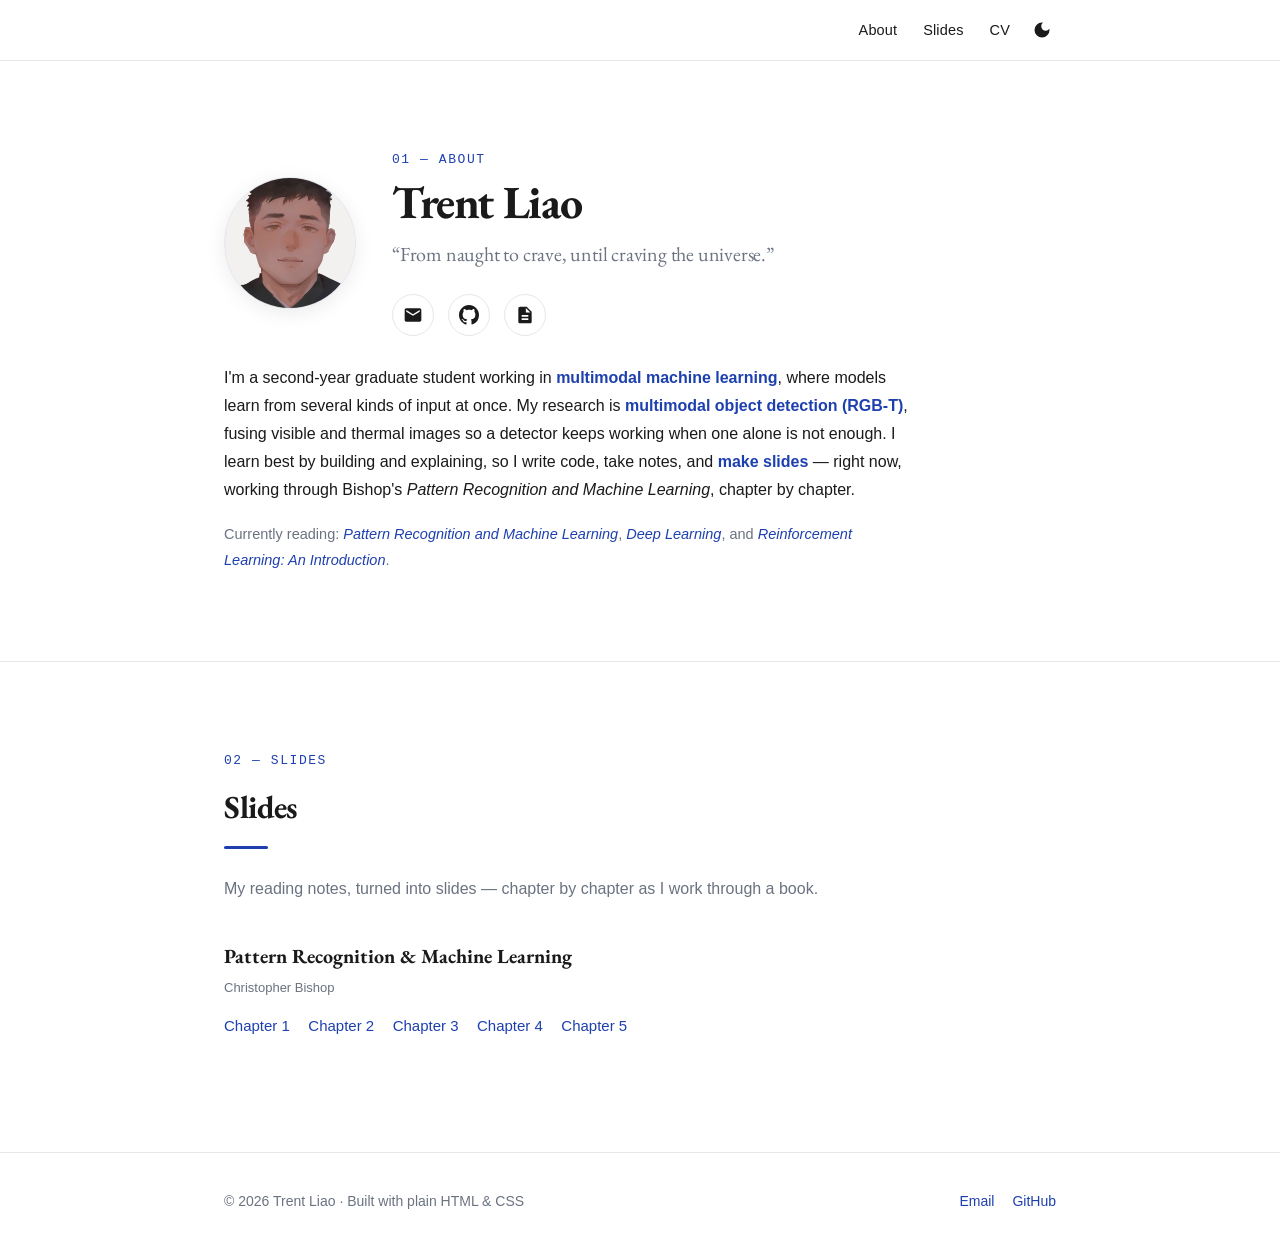
==== index.html @ b4eb5b86 "Initial commit: personal homepage and CV" ====
<!DOCTYPE html>
<html lang="en">
<head>
  <meta charset="UTF-8" />
  <meta name="viewport" content="width=device-width, initial-scale=1.0" />
  <meta name="description" content="Trent Liao's personal homepage — research and reading notes." />
  <title>Trent Liao</title>
  <script>
    document.documentElement.classList.add('js'); // 标记 JS 可用（用于滚动浮现动画）
    // 尽早设置主题，避免刷新时闪白：优先已保存的选择，其次跟随系统
    (function () {
      try {
        var t = localStorage.getItem('theme');
        if (t === 'dark' || (!t && window.matchMedia('(prefers-color-scheme: dark)').matches)) {
          document.documentElement.setAttribute('data-theme', 'dark');
        }
      } catch (e) {}
    })();
  </script>
  <link rel="icon" href="data:image/svg+xml,<svg xmlns='http://www.w3.org/2000/svg' viewBox='0 0 100 100'><text y='.9em' font-size='90'>🔥</text></svg>" />
  <link rel="preconnect" href="https://fonts.googleapis.com" />
  <link rel="preconnect" href="https://fonts.gstatic.com" crossorigin />
  <link href="https://fonts.googleapis.com/css2?family=EB+Garamond:ital,wght@0,400;0,500;0,600;1,400&display=swap" rel="stylesheet" />
  <link rel="stylesheet" href="style.css" />
</head>
<body>

  <!-- ============ 顶部导航 ============ -->
  <nav class="navbar">
    <div class="container nav-inner">
      <div class="nav-right">
        <ul class="nav-links" id="navLinks">
          <li><a href="#about">About</a></li>
          <li><a href="#slides">Slides</a></li>
          <li><a href="cv.html" target="_blank" rel="noopener">CV</a></li>
        </ul>
        <button class="theme-toggle" id="themeToggle" aria-label="Toggle dark mode">
          <svg class="icon-moon" viewBox="0 0 24 24" aria-hidden="true"><path d="M12 3a9 9 0 1 0 9 9c0-.46-.04-.92-.1-1.36a5.39 5.39 0 0 1-4.4 2.26 5.4 5.4 0 0 1-5.4-5.4c0-1.81.89-3.42 2.26-4.4A9 9 0 0 0 12 3z"/></svg>
          <svg class="icon-sun" viewBox="0 0 24 24" aria-hidden="true"><path d="M12 7c-2.76 0-5 2.24-5 5s2.24 5 5 5 5-2.24 5-5-2.24-5-5-5zM2 13h2c.55 0 1-.45 1-1s-.45-1-1-1H2c-.55 0-1 .45-1 1s.45 1 1 1zm18 0h2c.55 0 1-.45 1-1s-.45-1-1-1h-2c-.55 0-1 .45-1 1s.45 1 1 1zM11 2v2c0 .55.45 1 1 1s1-.45 1-1V2c0-.55-.45-1-1-1s-1 .45-1 1zm0 18v2c0 .55.45 1 1 1s1-.45 1-1v-2c0-.55-.45-1-1-1s-1 .45-1 1zM5.99 4.58c-.39-.39-1.03-.39-1.41 0-.39.39-.39 1.03 0 1.41l1.06 1.06c.39.39 1.03.39 1.41 0s.39-1.03 0-1.41L5.99 4.58zm12.37 12.37c-.39-.39-1.03-.39-1.41 0-.39.39-.39 1.03 0 1.41l1.06 1.06c.39.39 1.03.39 1.41 0 .39-.39.39-1.03 0-1.41l-1.06-1.06zm1.06-10.96c.39-.39.39-1.03 0-1.41-.39-.39-1.03-.39-1.41 0l-1.06 1.06c-.39.39-.39 1.03 0 1.41s1.03.39 1.41 0l1.06-1.06zM7.05 18.36c.39-.39.39-1.03 0-1.41-.39-.39-1.03-.39-1.41 0l-1.06 1.06c-.39.39-.39 1.03 0 1.41s1.03.39 1.41 0l1.06-1.06z"/></svg>
        </button>
        <button class="nav-toggle" id="navToggle" aria-label="Toggle menu">
          <span></span><span></span><span></span>
        </button>
      </div>
    </div>
  </nav>

  <main>
    <!-- ============ 自我介绍（名字、头像、社交链接都在这里） ============ -->
    <section id="about">
      <div class="container">
        <div class="about-head reveal">
          <!-- 头像：动漫化头像（原图不公开） -->
          <div class="avatar">
            <img class="avatar-img" src="assets/avatar.png" alt="Trent Liao" />
          </div>
          <div class="about-intro">
            <p class="section-label">01 — About</p>
            <h1>Trent Liao</h1>
            <p class="about-tagline">&ldquo;From naught to crave, until craving the universe.&rdquo;</p>
            <div class="social">
              <a class="social-link" href="mailto:trent@stu25.jnu.edu.cn" aria-label="Email">
                <svg viewBox="0 0 24 24" aria-hidden="true"><path d="M20 4H4c-1.1 0-2 .9-2 2v12c0 1.1.9 2 2 2h16c1.1 0 2-.9 2-2V6c0-1.1-.9-2-2-2zm0 4-8 5-8-5V6l8 5 8-5v2z"/></svg>
              </a>
              <a class="social-link" href="https://github.com/caojieqiren" target="_blank" rel="noopener" aria-label="GitHub">
                <svg viewBox="0 0 16 16" aria-hidden="true"><path d="M8 0C3.58 0 0 3.58 0 8c0 3.54 2.29 6.53 5.47 7.59.4.07.55-.17.55-.38 0-.19-.01-.82-.01-1.49-2.01.37-2.53-.49-2.69-.94-.09-.23-.48-.94-.82-1.13-.28-.15-.68-.52-.01-.53.63-.01 1.08.58 1.23.82.72 1.21 1.87.87 2.33.66.07-.52.28-.87.51-1.07-1.78-.2-3.64-.89-3.64-3.95 0-.87.31-1.59.82-2.15-.08-.2-.36-1.02.08-2.12 0 0 .67-.21 2.2.82.64-.18 1.32-.27 2-.27s1.36.09 2 .27c1.53-1.04 2.2-.82 2.2-.82.44 1.1.16 1.92.08 2.12.51.56.82 1.27.82 2.15 0 3.07-1.87 3.75-3.65 3.95.29.25.54.73.54 1.48 0 1.07-.01 1.93-.01 2.2 0 .21.15.46.55.38A8.01 8.01 0 0 0 16 8c0-4.42-3.58-8-8-8z"/></svg>
              </a>
              <a class="social-link" href="cv.html" aria-label="CV">
                <svg viewBox="0 0 24 24" aria-hidden="true"><path d="M14 2H6c-1.1 0-2 .9-2 2v16c0 1.1.9 2 2 2h12c1.1 0 2-.9 2-2V8l-6-6zm2 16H8v-2h8v2zm0-4H8v-2h8v2zm-3-5V3.5L18.5 9H13z"/></svg>
              </a>
            </div>
          </div>
        </div>
        <div class="about-body reveal">
          <p>
            I'm a second-year graduate student working in <strong>multimodal machine
            learning</strong>, where models learn from several kinds of input at once.
            My research is <strong>multimodal object detection (RGB-T)</strong>, fusing
            visible and thermal images so a detector keeps working when one alone is
            not enough. I learn best by building and explaining, so I write code, take
            notes, and <strong>make slides</strong> — right now, working through
            Bishop's <em>Pattern Recognition and Machine Learning</em>, chapter by
            chapter.
          </p>
          <p class="reading">
            Currently reading:
            <em><a href="https://www.microsoft.com/en-us/research/publication/pattern-recognition-machine-learning/" target="_blank" rel="noopener">Pattern Recognition and Machine Learning</a></em>,
            <em><a href="https://www.deeplearningbook.org/" target="_blank" rel="noopener">Deep Learning</a></em>, and
            <em><a href="http://incompleteideas.net/book/the-book-2nd.html" target="_blank" rel="noopener">Reinforcement Learning: An Introduction</a></em>.
          </p>
        </div>
      </div>
    </section>

    <!-- ============ 幻灯片 Slides ============ -->
    <section id="slides">
      <div class="container">
        <p class="section-label">02 — Slides</p>
        <h2>Slides</h2>
        <p class="section-desc">My reading notes, turned into slides — chapter by chapter as I work through a book.</p>

        <div class="entry-list">

          <article class="entry reveal">
            <h3 class="entry-title">Pattern Recognition &amp; Machine Learning</h3>
            <p class="entry-meta">Christopher Bishop</p>
            <p class="entry-links">
              <a href="slides/prml-ch1.pdf">Chapter 1</a>
              <a href="slides/prml-ch2.pdf">Chapter 2</a>
              <a href="slides/prml-ch3.pdf">Chapter 3</a>
              <a href="slides/prml-ch4.pdf">Chapter 4</a>
              <a href="slides/prml-ch5.pdf">Chapter 5</a>
            </p>
          </article>

        </div>
      </div>
    </section>

  </main>

  <!-- ============ 页脚 ============ -->
  <footer>
    <div class="container footer-inner">
      <p>© <span id="year"></span> Trent Liao · Built with plain HTML &amp; CSS</p>
      <p class="footer-links">
        <a href="mailto:trent@stu25.jnu.edu.cn">Email</a>
        <a href="https://github.com/caojieqiren" target="_blank" rel="noopener">GitHub</a>
      </p>
    </div>
  </footer>

  <script src="script.js"></script>
</body>
</html>
---- style.css ----
/* ============================================================
   个人主页样式 · 极简学术风
   想改颜色：改下面 :root 里的 --accent 等变量即可
   ============================================================ */

:root {
  --bg: #ffffff;
  --nav-bg: rgba(255, 255, 255, 0.9);
  --bg-soft: #f7f8fa;
  --text: #1a1a1a;
  --muted: #6b7280;
  --border: #e5e7eb;
  --accent: #1e40af;        /* 强调色（链接、下划线、图标悬停） */
  --accent-soft: #eef2ff;   /* 强调色的浅色版（悬停背景） */
  --font-sans: -apple-system, BlinkMacSystemFont, "Segoe UI", "Helvetica Neue",
    Arial, "PingFang SC", "Microsoft YaHei", sans-serif;
  /* 衬线字体：标题/名字用，和正文形成对比（参考 al-folio 的 Roboto Slab） */
  --font-serif: "EB Garamond", "Charter", "Iowan Old Style", Georgia, "Songti SC",
    "Noto Serif SC", "Source Han Serif SC", serif;
  --font-mono: "SF Mono", ui-monospace, Menlo, Consolas, monospace;
  --maxw: 880px;
  --measure: 78ch;   /* 正文每行最大字符数（阅读舒适线宽，放宽一些） */
  --radius: 12px;
}

/* 深色模式配色：切换按钮给 <html> 加 data-theme="dark" 后生效 */
[data-theme="dark"] {
  --bg: #0f172a;
  --nav-bg: rgba(15, 23, 42, 0.9);
  --bg-soft: #1e293b;
  --text: #e2e8f0;
  --muted: #94a3b8;
  --border: #334155;
  --accent: #8ab4f8;
  --accent-soft: #1e2f4a;
}

* { box-sizing: border-box; margin: 0; padding: 0; }

html { scroll-behavior: smooth; }

body {
  font-family: var(--font-sans);
  font-size: 16px;
  color: var(--text);
  background: var(--bg);
  line-height: 1.75;
  -webkit-font-smoothing: antialiased;
  text-rendering: optimizeLegibility;
}

a { color: var(--accent); text-decoration: none; }
a:hover { text-decoration: underline; }

/* 重点文字加强：加粗 + 强调色（用于自我介绍里的关键词） */
strong { font-weight: 600; color: var(--accent); }

/* 标题统一用衬线字体，与正文形成对比 */
h1, h2, h3 { font-family: var(--font-serif); text-rendering: optimizeLegibility; }

.container { max-width: var(--maxw); margin: 0 auto; padding: 0 24px; }

/* ============ 顶部导航 ============ */
.navbar {
  position: sticky;
  top: 0;
  z-index: 10;
  background: var(--nav-bg);
  backdrop-filter: blur(8px);
  border-bottom: 1px solid var(--border);
}
.nav-inner {
  display: flex;
  align-items: center;
  justify-content: flex-end;
  height: 60px;
}

.nav-links { list-style: none; display: flex; gap: 26px; }
.nav-links a { color: var(--text); font-size: 14.5px; letter-spacing: 0.01em; }
.nav-links a:hover { color: var(--accent); text-decoration: none; }

/* 右侧组合：导航链接 + 主题切换 + 汉堡按钮 */
.nav-right { display: flex; align-items: center; gap: 18px; }

/* 深色模式切换按钮（太阳/月亮） */
.theme-toggle {
  background: none;
  border: none;
  cursor: pointer;
  color: var(--text);
  padding: 4px;
  display: inline-flex;
  align-items: center;
  justify-content: center;
}
.theme-toggle svg { width: 20px; height: 20px; fill: currentColor; }
.theme-toggle .icon-sun { display: none; }
[data-theme="dark"] .theme-toggle .icon-sun { display: block; }
[data-theme="dark"] .theme-toggle .icon-moon { display: none; }

/* 移动端菜单按钮（桌面隐藏） */
.nav-toggle {
  display: none;
  flex-direction: column;
  gap: 5px;
  background: none;
  border: none;
  cursor: pointer;
  padding: 4px;
}
.nav-toggle span {
  width: 22px; height: 2px;
  background: var(--text);
  transition: transform 0.2s ease, opacity 0.2s ease;
}

/* ============ 自我介绍（About）头部 ============ */
.about-head {
  display: flex;
  align-items: center;
  gap: 36px;
  margin-bottom: 28px;
}
.about-intro h1 {
  font-size: 46px;
  font-weight: 700;
  letter-spacing: -0.03em;
  line-height: 1.08;
  margin-bottom: 10px;
}
.about-tagline {
  font-family: var(--font-serif);
  font-size: 20px;
  letter-spacing: -0.01em;
  color: var(--muted);
  margin-bottom: 22px;
}
.about-body p { max-width: var(--measure); }
.about-body p + p { margin-top: 18px; }
.about-body .reading { font-size: 14.5px; color: var(--muted); }
.about-body .reading em { color: var(--text); }

/* 圆形社交图标按钮 */
.social { display: flex; gap: 14px; }
.social-link {
  width: 42px;
  height: 42px;
  display: inline-flex;
  align-items: center;
  justify-content: center;
  border: 1px solid var(--border);
  border-radius: 50%;
  color: var(--text);
  transition: color 0.15s ease, border-color 0.15s ease, transform 0.15s ease;
}
.social-link:hover {
  border-color: var(--accent);
  color: var(--accent);
  transform: translateY(-2px);
  text-decoration: none;
}
.social-link svg { width: 20px; height: 20px; fill: currentColor; }

/* 头像占位圆形 */
.avatar {
  flex-shrink: 0;
  width: 132px;
  height: 132px;
  border-radius: 50%;
  background: var(--accent-soft);
  color: var(--accent);
  display: flex;
  align-items: center;
  justify-content: center;
  font-size: 28px;
  font-weight: 600;
  border: 1px solid var(--border);
  box-shadow: 0 4px 20px rgba(0, 0, 0, 0.08);
}
.avatar-img {
  width: 100%; height: 100%;
  border-radius: 50%;
  object-fit: cover;
  display: block;
}

/* ============ 章节通用 ============ */
main section { padding: 88px 0; scroll-margin-top: 84px; }
main section + section { border-top: 1px solid var(--border); }
.section-label {
  font-family: var(--font-mono);
  font-size: 13px;
  color: var(--accent);
  letter-spacing: 0.12em;
  text-transform: uppercase;
  margin-bottom: 6px;
}
h2 { font-size: 28px; letter-spacing: -0.01em; margin-bottom: 20px; }

/* 主页章节标题下的强调色小横线（只作用于 <main> 里的 h2，不影响 CV 页） */
main h2 {
  font-size: 32px;
  position: relative;
  padding-bottom: 14px;
  margin-bottom: 26px;
}
main h2::after {
  content: "";
  position: absolute;
  left: 0; bottom: 0;
  width: 44px; height: 3px;
  background: var(--accent);
  border-radius: 2px;
}
.section-desc { color: var(--muted); margin-bottom: 12px; }
main section p { max-width: var(--measure); }

/* ============ 读书笔记 / Slides 列表（极简：只用分隔线，不用卡片框） ============ */
.entry-list { margin-top: 0; }
.entry {
  padding: 24px 0;
  border-bottom: 1px solid var(--border);
}
.entry:last-child { border-bottom: none; }
.entry-title { font-size: 20px; margin-bottom: 3px; }
.entry-meta { color: var(--muted); font-size: 13px; margin-bottom: 10px; }
.entry-text { font-size: 15.5px; }
.entry-links { margin-top: 12px; }
.entry-links a { font-size: 15px; margin-right: 14px; white-space: nowrap; }

/* ============ 滚动浮现动画 ============ */
/* 仅当 JS 可用时先隐藏再浮现；无 JS 或用户偏好减少动态时内容直接显示 */
.js .reveal {
  opacity: 0;
  transform: translateY(18px);
  transition: opacity 0.6s ease, transform 0.6s ease;
}
.js .reveal.in { opacity: 1; transform: none; }

/* 相邻条目轻微错开出现，更有节奏感 */
.entry-list .reveal:nth-child(2) { transition-delay: 0.07s; }
.entry-list .reveal:nth-child(3) { transition-delay: 0.14s; }
.about-body.reveal { transition-delay: 0.1s; }

@media (prefers-reduced-motion: reduce) {
  .js .reveal { opacity: 1; transform: none; transition: none; }
}

/* ============ 页脚 ============ */
footer { border-top: 1px solid var(--border); padding: 36px 0; }
.footer-inner {
  display: flex;
  align-items: center;
  justify-content: space-between;
  color: var(--muted);
  font-size: 14px;
}
.footer-links { display: flex; gap: 18px; }

/* ============ 选中文字 & 键盘焦点 ============ */
::selection { background: var(--accent); color: var(--bg); }
a:focus-visible,
button:focus-visible {
  outline: 2px solid var(--accent);
  outline-offset: 2px;
  border-radius: 4px;
}

/* ============ 响应式（手机） ============ */
@media (max-width: 640px) {
  .about-head { flex-direction: column; align-items: flex-start; gap: 24px; }
  .about-intro h1 { font-size: 36px; }

  .nav-toggle { display: flex; }
  .nav-links {
    display: none;
    position: absolute;
    top: 60px; left: 0; right: 0;
    flex-direction: column;
    gap: 0;
    background: var(--bg);
    border-bottom: 1px solid var(--border);
    padding: 8px 24px 16px;
  }
  .nav-links.open { display: flex; }
  .nav-links li { padding: 10px 0; }

  .entry-links a { margin-right: 12px; }

  .footer-inner { flex-direction: column; gap: 8px; align-items: flex-start; }
}
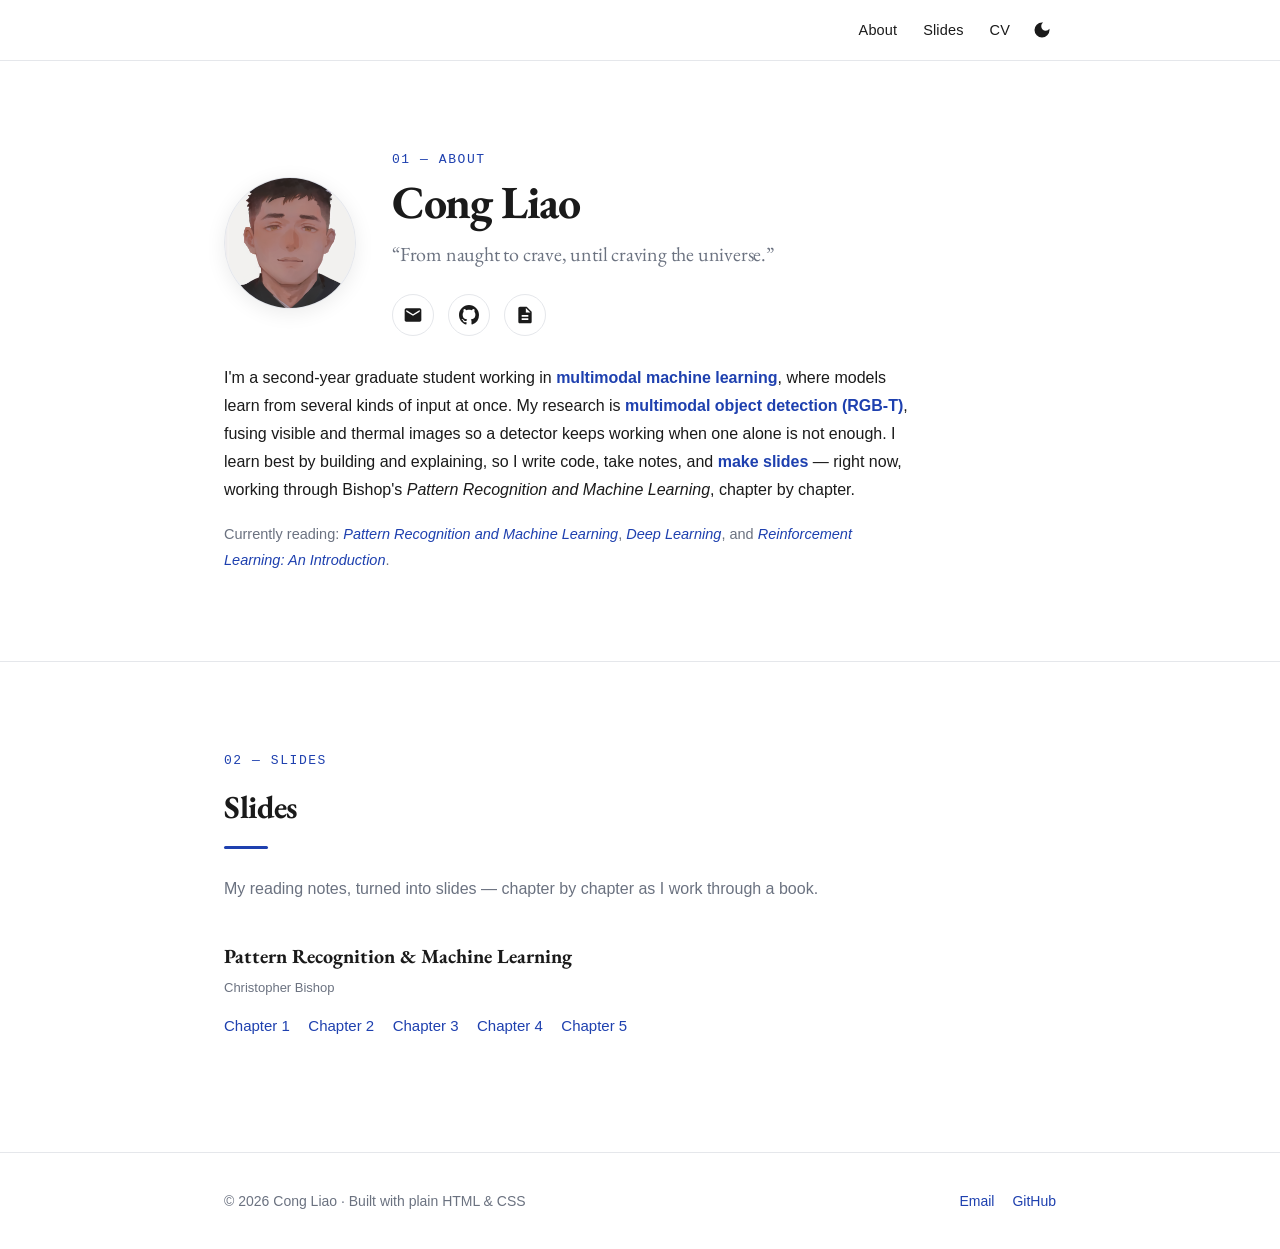
==== commit f0128e60: "Rename display name to Cong Liao" ====
--- a/index.html
+++ b/index.html
@@ -3,8 +3,8 @@
 <head>
   <meta charset="UTF-8" />
   <meta name="viewport" content="width=device-width, initial-scale=1.0" />
-  <meta name="description" content="Trent Liao's personal homepage — research and reading notes." />
-  <title>Trent Liao</title>
+  <meta name="description" content="Cong Liao's personal homepage — research and reading notes." />
+  <title>Cong Liao</title>
   <script>
     document.documentElement.classList.add('js'); // 标记 JS 可用（用于滚动浮现动画）
     // 尽早设置主题，避免刷新时闪白：优先已保存的选择，其次跟随系统
@@ -52,14 +52,14 @@
         <div class="about-head reveal">
           <!-- 头像：动漫化头像（原图不公开） -->
           <div class="avatar">
-            <img class="avatar-img" src="assets/avatar.png" alt="Trent Liao" />
+            <img class="avatar-img" src="assets/avatar.png" alt="Cong Liao" />
           </div>
           <div class="about-intro">
             <p class="section-label">01 — About</p>
-            <h1>Trent Liao</h1>
+            <h1>Cong Liao</h1>
             <p class="about-tagline">&ldquo;From naught to crave, until craving the universe.&rdquo;</p>
             <div class="social">
-              <a class="social-link" href="mailto:trent@stu25.jnu.edu.cn" aria-label="Email">
+              <a class="social-link" href="mailto:trent@stu2025.jnu.edu.cn" aria-label="Email">
                 <svg viewBox="0 0 24 24" aria-hidden="true"><path d="M20 4H4c-1.1 0-2 .9-2 2v12c0 1.1.9 2 2 2h16c1.1 0 2-.9 2-2V6c0-1.1-.9-2-2-2zm0 4-8 5-8-5V6l8 5 8-5v2z"/></svg>
               </a>
               <a class="social-link" href="https://github.com/caojieqiren" target="_blank" rel="noopener" aria-label="GitHub">
@@ -122,9 +122,9 @@
   <!-- ============ 页脚 ============ -->
   <footer>
     <div class="container footer-inner">
-      <p>© <span id="year"></span> Trent Liao · Built with plain HTML &amp; CSS</p>
+      <p>© <span id="year"></span> Cong Liao · Built with plain HTML &amp; CSS</p>
       <p class="footer-links">
-        <a href="mailto:trent@stu25.jnu.edu.cn">Email</a>
+        <a href="mailto:trent@stu2025.jnu.edu.cn">Email</a>
         <a href="https://github.com/caojieqiren" target="_blank" rel="noopener">GitHub</a>
       </p>
     </div>
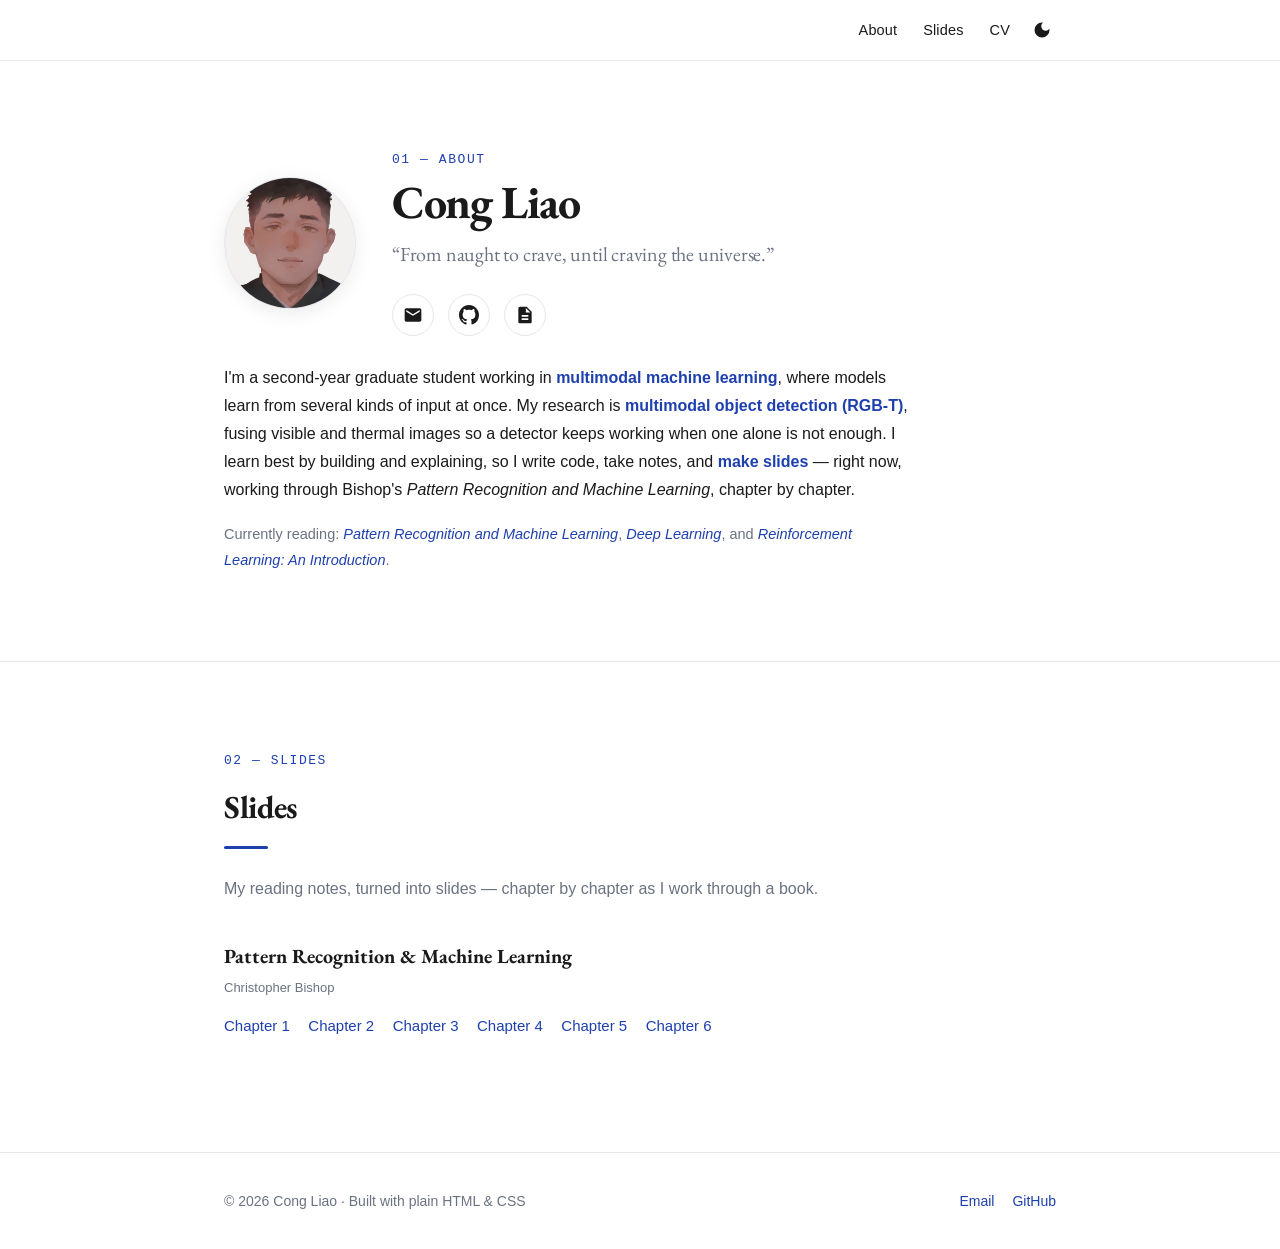
==== commit c7e09bfc: "Add PRML Chapter 6 slides and link" ====
--- a/index.html
+++ b/index.html
@@ -110,6 +110,7 @@
               <a href="slides/prml-ch3.pdf">Chapter 3</a>
               <a href="slides/prml-ch4.pdf">Chapter 4</a>
               <a href="slides/prml-ch5.pdf">Chapter 5</a>
+              <a href="slides/prml-ch6.pdf">Chapter 6</a>
             </p>
           </article>
 
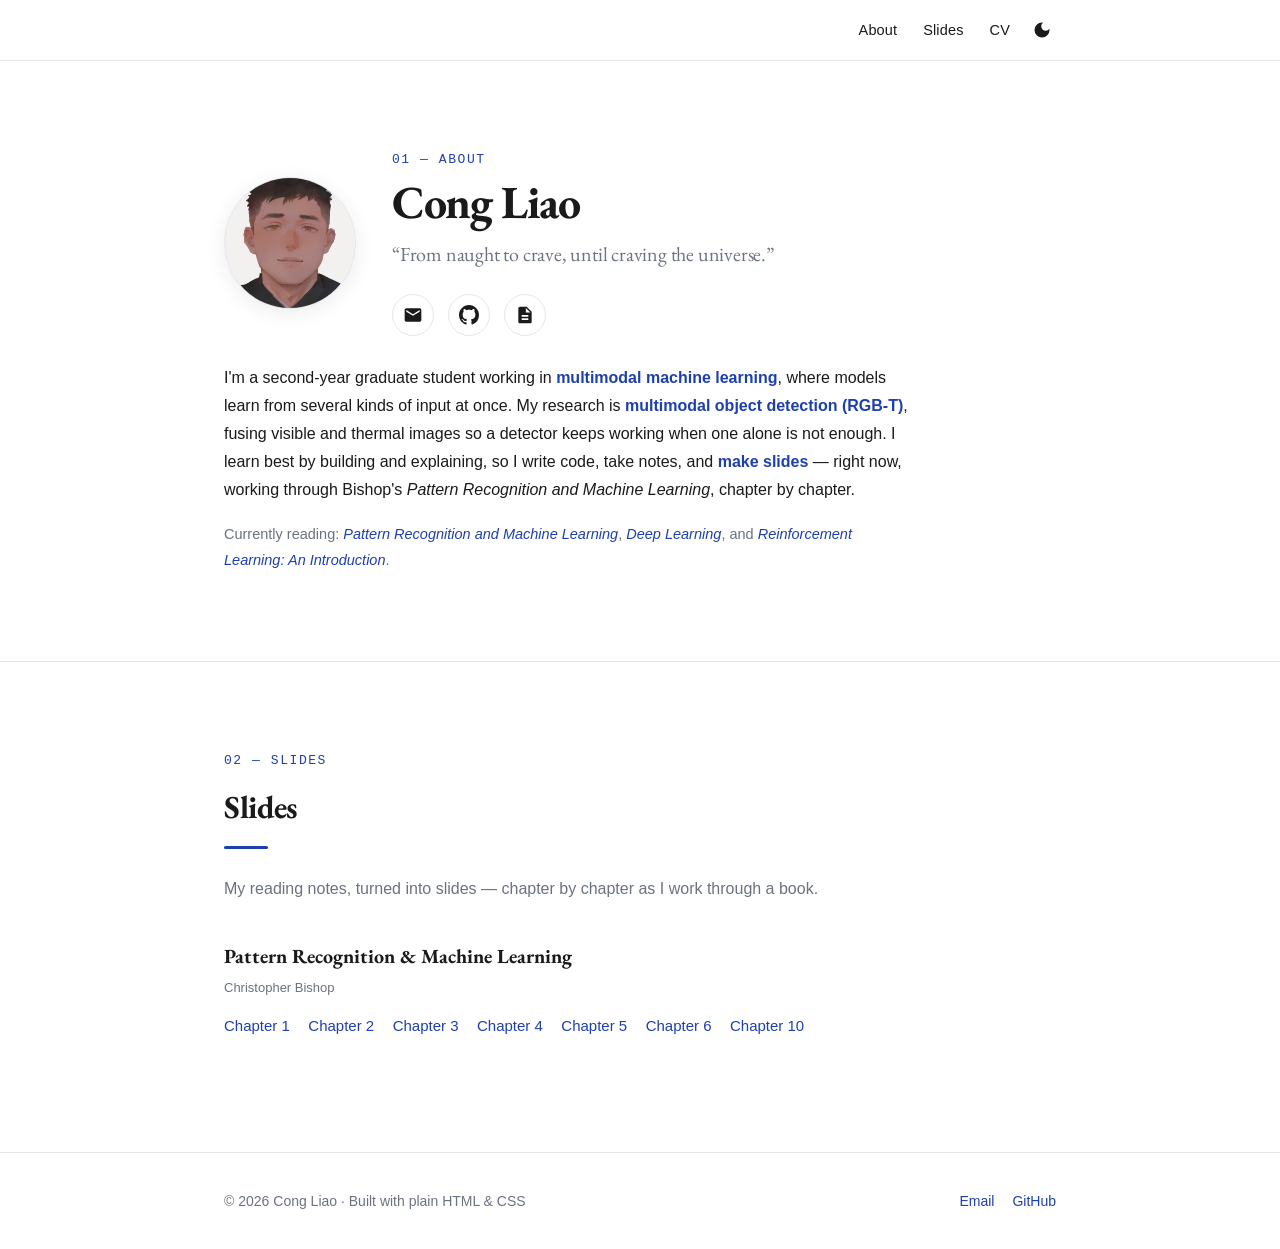
==== commit 5d0632b7: "Add PRML Chapter 10 slides and link" ====
--- a/index.html
+++ b/index.html
@@ -111,6 +111,7 @@
               <a href="slides/prml-ch4.pdf">Chapter 4</a>
               <a href="slides/prml-ch5.pdf">Chapter 5</a>
               <a href="slides/prml-ch6.pdf">Chapter 6</a>
+              <a href="slides/prml-ch10.pdf">Chapter 10</a>
             </p>
           </article>
 
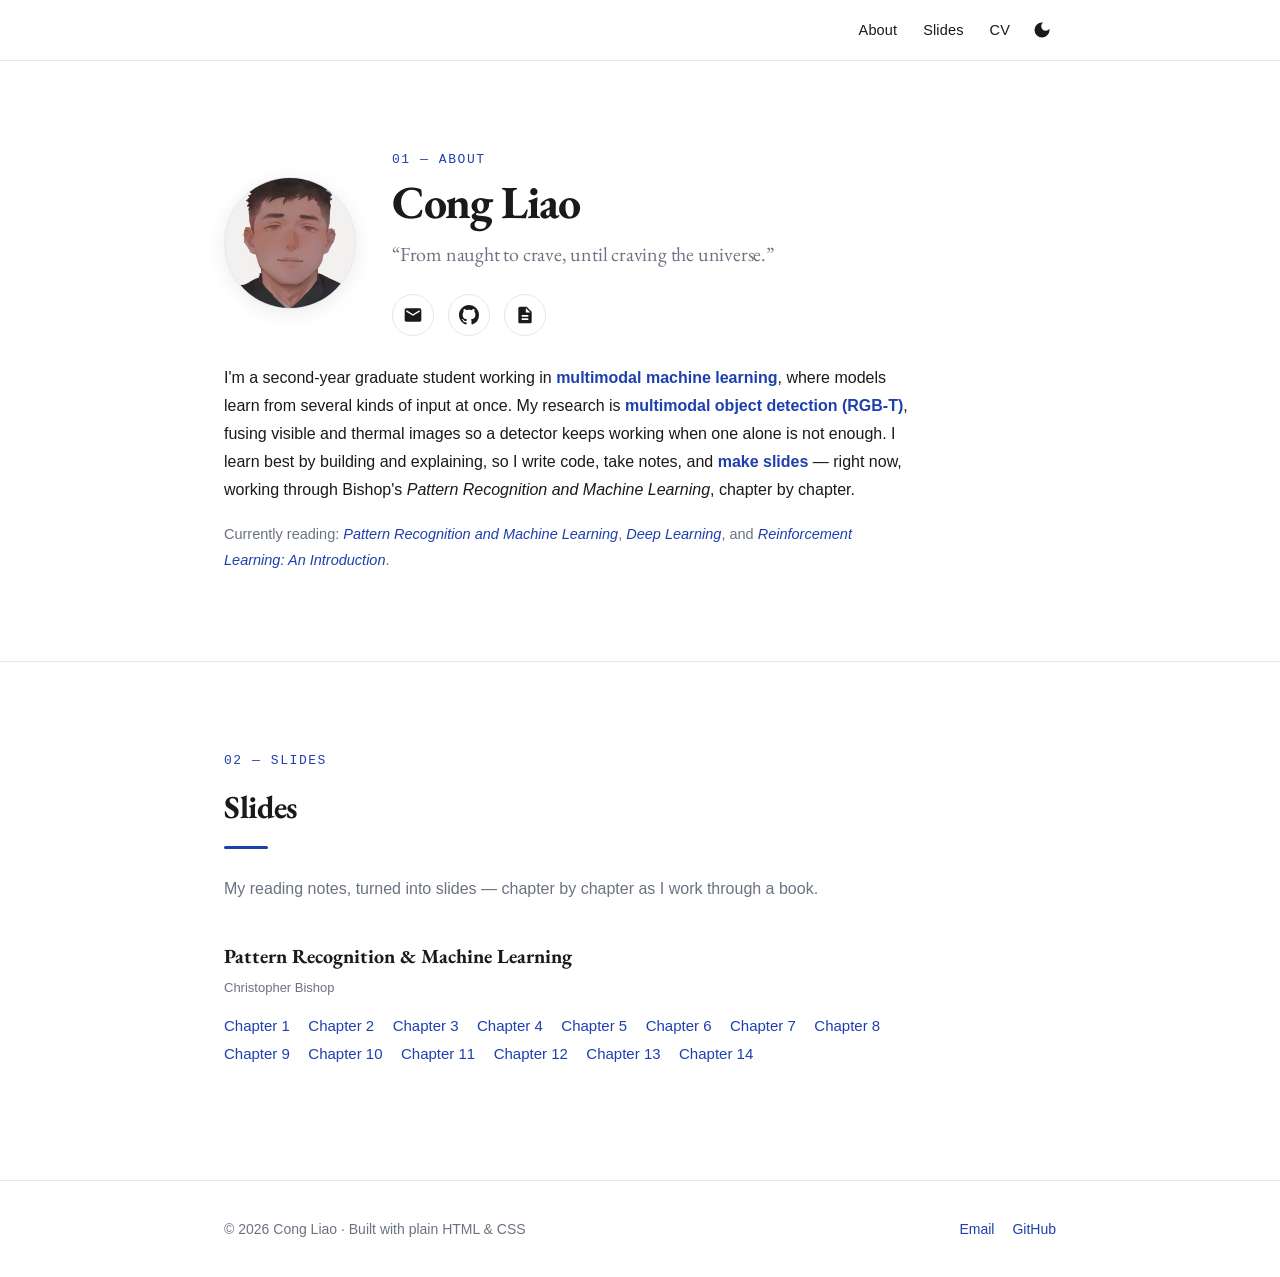
==== commit 4f17131d: "Upload PRML Chapters 1-14 slides and link all chapters" ====
--- a/index.html
+++ b/index.html
@@ -111,7 +111,14 @@
               <a href="slides/prml-ch4.pdf">Chapter 4</a>
               <a href="slides/prml-ch5.pdf">Chapter 5</a>
               <a href="slides/prml-ch6.pdf">Chapter 6</a>
+              <a href="slides/prml-ch7.pdf">Chapter 7</a>
+              <a href="slides/prml-ch8.pdf">Chapter 8</a>
+              <a href="slides/prml-ch9.pdf">Chapter 9</a>
               <a href="slides/prml-ch10.pdf">Chapter 10</a>
+              <a href="slides/prml-ch11.pdf">Chapter 11</a>
+              <a href="slides/prml-ch12.pdf">Chapter 12</a>
+              <a href="slides/prml-ch13.pdf">Chapter 13</a>
+              <a href="slides/prml-ch14.pdf">Chapter 14</a>
             </p>
           </article>
 
